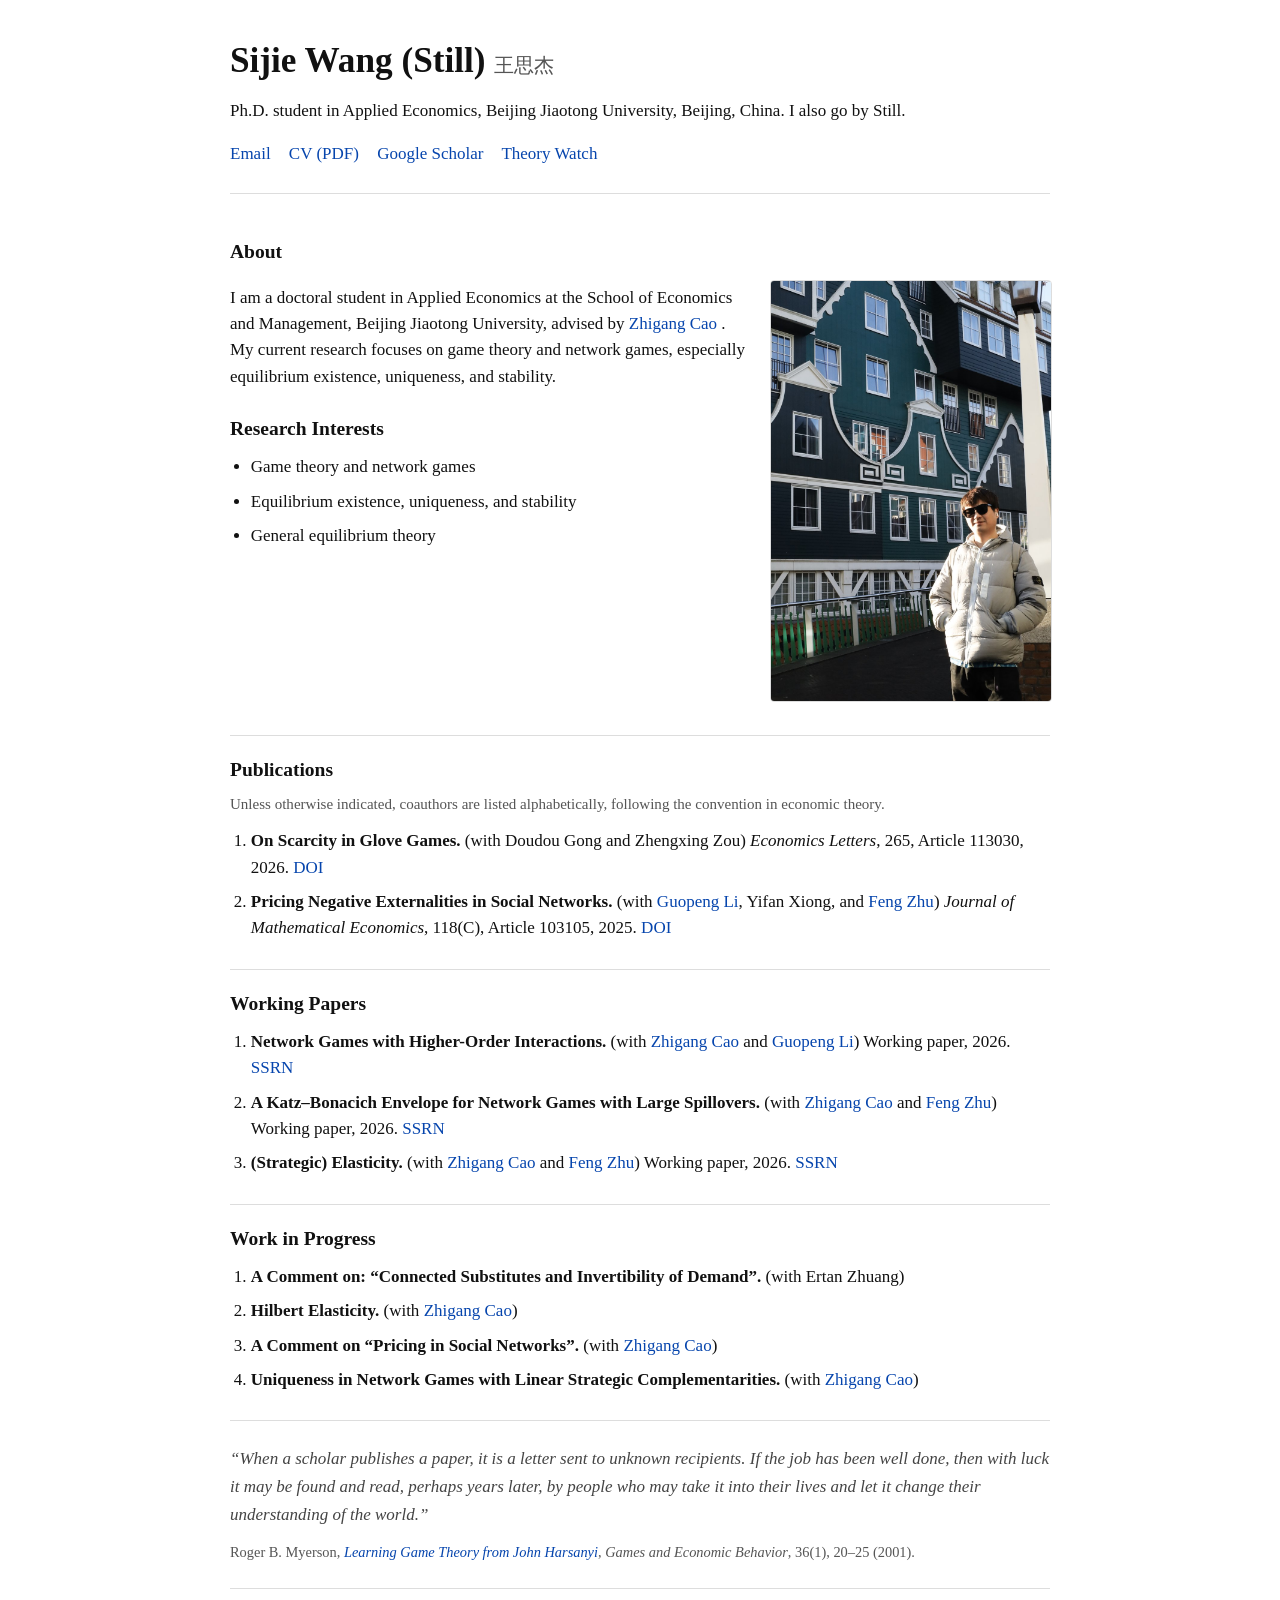
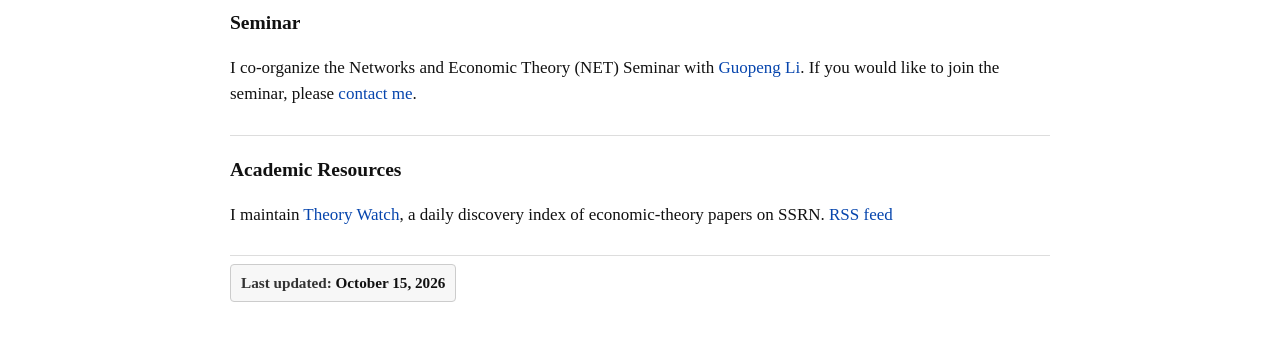
==== index.html @ 09094046 "Clarify Sijie Wang BJTU economics identity for search" ====
<!doctype html>
<html lang="en">
  <head>
    <meta charset="utf-8" />
    <meta name="viewport" content="width=device-width, initial-scale=1" />
    <title>Sijie Wang | Economics | Beijing Jiaotong University</title>
    <meta
      name="description"
      content="Sijie Wang (Still), Ph.D. student in Applied Economics at Beijing Jiaotong University (BJTU). Research in economic theory, game theory and network economics."
    />
    <meta
      name="keywords"
      content="Sijie Wang, Still Wang, 王思杰, BJTU, Beijing Jiaotong University, Jilin University, applied economics, game theory, network economics"
    />
    <link rel="canonical" href="https://econstill.github.io/" />
    <link rel="alternate" type="application/rss+xml" title="Theory Watch" href="theory-watch/feed.xml" />
    <meta property="og:type" content="profile" />
    <meta property="og:title" content="Sijie Wang | Economics | Beijing Jiaotong University" />
    <meta property="og:description" content="Sijie Wang (Still), Ph.D. student in Applied Economics at Beijing Jiaotong University (BJTU). Research in economic theory, game theory and network economics." />
    <meta property="og:url" content="https://econstill.github.io/" />
    <meta property="og:image" content="https://econstill.github.io/assets/profile-photo.jpg" />
    <script type="application/ld+json">
      {
        "@context": "https://schema.org",
        "@type": "ProfilePage",
        "@id": "https://econstill.github.io/#profile",
        "url": "https://econstill.github.io/",
        "name": "Sijie Wang | Economics | Beijing Jiaotong University",
        "mainEntity": {
          "@type": "Person",
          "@id": "https://econstill.github.io/#person",
          "name": "Sijie Wang",
          "givenName": "Sijie",
          "familyName": "Wang",
          "alternateName": ["Still", "\u738b\u601d\u6770"],
          "url": "https://econstill.github.io/",
          "image": "https://econstill.github.io/assets/profile-photo.jpg",
          "jobTitle": "Ph.D. student in Applied Economics",
          "affiliation": {
            "@type": "CollegeOrUniversity",
            "name": "Beijing Jiaotong University",
            "alternateName": "BJTU"
          },
          "knowsAbout": ["Economic theory", "Game theory", "Network games", "General equilibrium theory"],
          "sameAs": [
            "https://scholar.google.com/citations?user=mdoqJCQAAAAJ",
            "https://ideas.repec.org/f/psi1185.html"
          ]
        }
      }
    </script>
    <link rel="stylesheet" href="styles.css?v=20261015-research-layout" />
    <script defer src="script.js"></script>
  </head>
  <body>
    <main>
      <header>
        <h1>Sijie Wang (Still) <span lang="zh-CN">王思杰</span></h1>
        <p>
          Ph.D. student in Applied Economics, Beijing Jiaotong University, Beijing,
          China. I also go by Still.
        </p>
        <p class="links">
          <a href="mailto:stillwang@bjtu.edu.cn">Email</a>
          <a href="output/pdf/Sijie-Wang-CV.pdf" target="_blank" rel="noopener">CV (PDF)</a>
          <a href="https://scholar.google.com/citations?user=mdoqJCQAAAAJ&hl=en" target="_blank" rel="noopener">Google Scholar</a>
          <a href="theory-watch/">Theory Watch</a>
        </p>
      </header>

      <section>
        <h2>About</h2>
        <figure class="profile-photo">
          <img src="assets/profile-photo.jpg" alt="Sijie Wang" />
        </figure>
        <p>
          I am a doctoral student in Applied Economics at the School of Economics and
          Management, Beijing Jiaotong University, advised by
          <a href="https://scholar.google.com/citations?user=nbYlo7cAAAAJ&hl=en" target="_blank" rel="noopener">
            Zhigang Cao
          </a>.
          My current research focuses on game theory and network games, especially
          equilibrium existence, uniqueness, and stability.
        </p>
        <div class="research-interests">
          <h2>Research Interests</h2>
          <ul>
            <li>Game theory and network games</li>
            <li>Equilibrium existence, uniqueness, and stability</li>
            <li>General equilibrium theory</li>
          </ul>
        </div>
      </section>

      <section>
        <h2>Publications</h2>
        <p class="authorship-note">
          Unless otherwise indicated, coauthors are listed alphabetically, following the
          convention in economic theory.
        </p>
        <ol>
          <li>
            <strong>On Scarcity in Glove Games.</strong>
            (with Doudou Gong and Zhengxing Zou)
            <em>Economics Letters</em>, 265, Article 113030, 2026.
            <a href="https://doi.org/10.1016/j.econlet.2026.113030" target="_blank" rel="noopener">DOI</a>
          </li>
          <li>
            <strong>Pricing Negative Externalities in Social Networks.</strong>
            (with <a href="https://guopenglieco.github.io/" target="_blank" rel="noopener">Guopeng Li</a>,
            Yifan Xiong, and
            <a href="https://fengzhu-eco.github.io/" target="_blank" rel="noopener">Feng Zhu</a>)
            <em>Journal of Mathematical Economics</em>, 118(C), Article 103105, 2025.
            <a href="https://doi.org/10.1016/j.jmateco.2025.103105" target="_blank" rel="noopener">DOI</a>
          </li>
        </ol>
      </section>

      <section>
        <h2>Working Papers</h2>
        <ol>
          <li>
            <strong>Network Games with Higher-Order Interactions.</strong>
            (with <a href="https://scholar.google.com/citations?user=nbYlo7cAAAAJ&hl=en" target="_blank" rel="noopener">Zhigang Cao</a>
            and <a href="https://guopenglieco.github.io/" target="_blank" rel="noopener">Guopeng Li</a>)
            Working paper, 2026.
            <a href="https://papers.ssrn.com/sol3/papers.cfm?abstract_id=7445640" target="_blank" rel="noopener">SSRN</a>
          </li>
          <li>
            <strong>A Katz&ndash;Bonacich Envelope for Network Games with Large Spillovers.</strong>
            (with <a href="https://scholar.google.com/citations?user=nbYlo7cAAAAJ&hl=en" target="_blank" rel="noopener">Zhigang Cao</a>
            and <a href="https://fengzhu-eco.github.io/" target="_blank" rel="noopener">Feng Zhu</a>)
            Working paper, 2026.
            <a href="https://papers.ssrn.com/sol3/papers.cfm?abstract_id=7487222" target="_blank" rel="noopener">SSRN</a>
          </li>
          <li>
            <strong>(Strategic) Elasticity.</strong>
            (with <a href="https://scholar.google.com/citations?user=nbYlo7cAAAAJ&hl=en" target="_blank" rel="noopener">Zhigang Cao</a>
            and <a href="https://fengzhu-eco.github.io/" target="_blank" rel="noopener">Feng Zhu</a>)
            Working paper, 2026.
            <a href="https://papers.ssrn.com/sol3/papers.cfm?abstract_id=6522998" target="_blank" rel="noopener">SSRN</a>
          </li>
        </ol>
      </section>

      <section>
        <h2>Work in Progress</h2>
        <ol>
          <li>
            <strong>A Comment on: &ldquo;Connected Substitutes and Invertibility of Demand&rdquo;.</strong>
            (with Ertan Zhuang)
          </li>
          <li>
            <strong>Hilbert Elasticity.</strong>
            (with <a href="https://scholar.google.com/citations?user=nbYlo7cAAAAJ&hl=en" target="_blank" rel="noopener">Zhigang Cao</a>)
          </li>
          <li>
            <strong>A Comment on &ldquo;Pricing in Social Networks&rdquo;.</strong>
            (with <a href="https://scholar.google.com/citations?user=nbYlo7cAAAAJ&hl=en" target="_blank" rel="noopener">Zhigang Cao</a>)
          </li>
          <li>
            <strong>Uniqueness in Network Games with Linear Strategic Complementarities.</strong>
            (with <a href="https://scholar.google.com/citations?user=nbYlo7cAAAAJ&hl=en" target="_blank" rel="noopener">Zhigang Cao</a>)
          </li>
        </ol>
      </section>

      <figure class="research-quote" id="on-scholarship">
        <blockquote cite="https://doi.org/10.1006/game.2001.0868">
          <p>
            &ldquo;When a scholar publishes a paper, it is a letter sent to unknown
            recipients. If the job has been well done, then with luck it may be
            found and read, perhaps years later, by people who may take it into
            their lives and let it change their understanding of the world.&rdquo;
          </p>
        </blockquote>
        <figcaption>
          Roger B. Myerson,
          <cite><a href="https://doi.org/10.1006/game.2001.0868" target="_blank" rel="noopener">Learning Game Theory from John Harsanyi</a></cite>,
          <em>Games and Economic Behavior</em>, 36(1), 20&ndash;25 (2001).
        </figcaption>
      </figure>

      <section id="seminar">
        <h2>Seminar</h2>
        <p>
          I co-organize the
          Networks and Economic Theory (NET) Seminar with
          <a href="https://guopenglieco.github.io/" target="_blank" rel="noopener">Guopeng Li</a>.
          If you would like to join the seminar, please
          <a href="mailto:stillwang@bjtu.edu.cn">contact me</a>.
        </p>
      </section>

      <section>
        <h2>Academic Resources</h2>
        <p>
          I maintain <a href="theory-watch/">Theory Watch</a>, a daily discovery index
          of economic-theory papers on SSRN.
          <a href="theory-watch/feed.xml">RSS feed</a>
        </p>
      </section>

      <footer>
        <p class="last-updated">
          Last updated:
          <time data-last-updated datetime="2026-10-15">October 15, 2026</time>
        </p>
      </footer>
    </main>
  </body>
</html>
---- styles.css ----
body {
  margin: 0;
  background: #fff;
  color: #111;
  font-family: Georgia, "Times New Roman", Times, serif;
  font-size: 17px;
  line-height: 1.55;
}

main {
  max-width: 820px;
  margin: 0 auto;
  padding: 42px 24px;
}

header {
  border-bottom: 1px solid #ddd;
  margin-bottom: 24px;
  padding-bottom: 18px;
}

h1 {
  margin: 0 0 8px;
  font-size: 2.2rem;
  line-height: 1.1;
}

h1 span {
  color: #555;
  font-size: 1.25rem;
  font-weight: normal;
}

h2 {
  margin: 0 0 10px;
  font-size: 1.22rem;
}

.authorship-note {
  margin: -2px 0 12px;
  color: #555;
  font-size: 0.94rem;
}

.research-quote {
  margin: 0;
  padding: 24px 0;
  border-bottom: 1px solid #ddd;
}

.research-quote blockquote {
  margin: 0 0 12px;
  color: #444;
  font-style: italic;
  line-height: 1.65;
}

.research-quote p {
  margin: 0;
}

.research-quote figcaption {
  color: #555;
  font-size: 0.9rem;
}

section {
  border-bottom: 1px solid #ddd;
  padding: 19px 0;
}

section::after {
  clear: both;
  content: "";
  display: block;
}

p,
li {
  margin-bottom: 8px;
}

ul,
ol {
  margin: 0;
  padding-left: 1.3rem;
}

a {
  color: #0645ad;
  text-decoration: none;
}

a:hover,
a:focus {
  text-decoration: underline;
}

.links a {
  margin-right: 14px;
}

.last-updated {
  display: inline-block;
  margin: 8px 0 0;
  padding: 6px 10px;
  border: 1px solid #ccc;
  border-radius: 4px;
  background: #f7f7f7;
  color: #333;
  font-size: 0.95rem;
  font-weight: bold;
}

.last-updated time {
  color: #111;
}

.profile-photo {
  float: right;
  width: min(280px, 42%);
  margin: 2px 0 14px 24px;
}

.profile-photo img {
  display: block;
  width: 100%;
  height: auto;
  border: 1px solid #ddd;
  border-radius: 4px;
}

.research-interests {
  display: flow-root;
  margin-top: 24px;
}

@media (max-width: 640px) {
  body {
    font-size: 16px;
  }

  main {
    padding: 28px 18px;
  }

  .profile-photo {
    float: none;
    width: 100%;
    margin: 0 0 14px;
  }
}
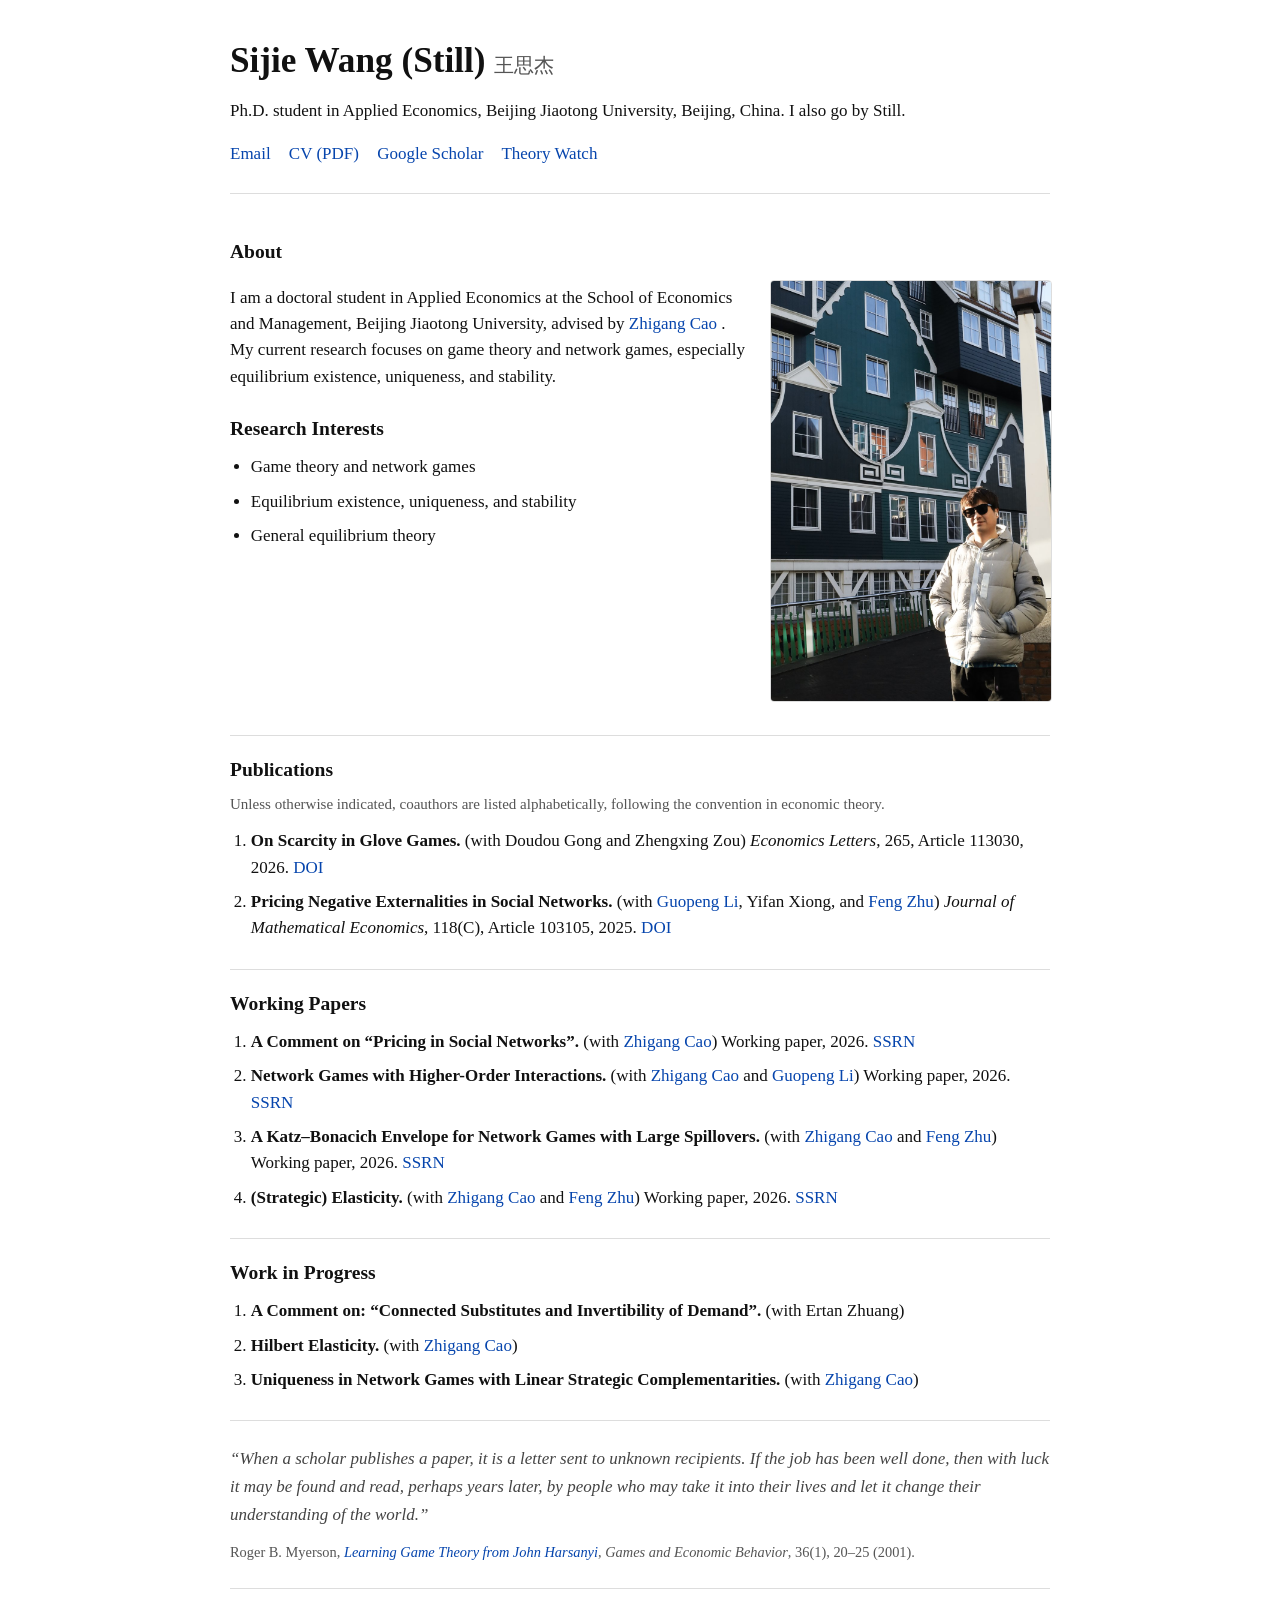
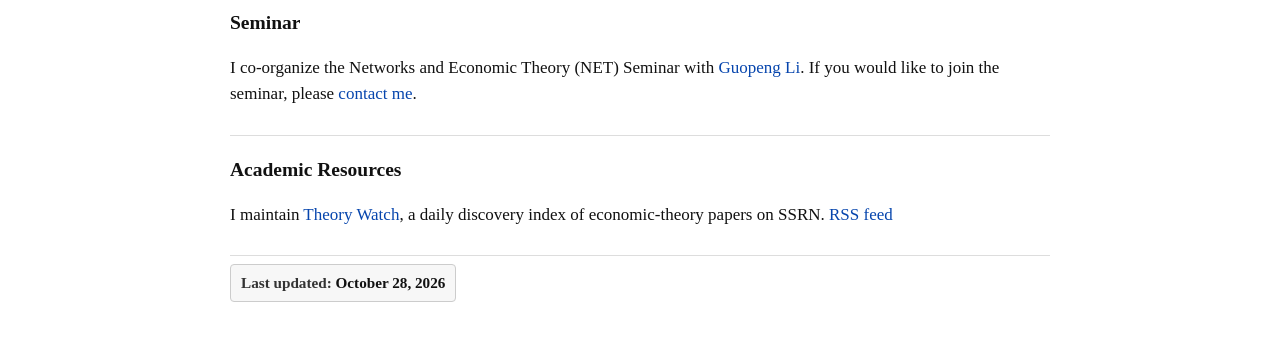
==== commit 0daafcbb: "Move Pricing in Social Networks comment to working papers with SSRN link" ====
--- a/index.html
+++ b/index.html
@@ -120,6 +120,12 @@
         <h2>Working Papers</h2>
         <ol>
           <li>
+            <strong>A Comment on &ldquo;Pricing in Social Networks&rdquo;.</strong>
+            (with <a href="https://scholar.google.com/citations?user=nbYlo7cAAAAJ&hl=en" target="_blank" rel="noopener">Zhigang Cao</a>)
+            Working paper, 2026.
+            <a href="https://papers.ssrn.com/sol3/papers.cfm?abstract_id=7679178" target="_blank" rel="noopener">SSRN</a>
+          </li>
+          <li>
             <strong>Network Games with Higher-Order Interactions.</strong>
             (with <a href="https://scholar.google.com/citations?user=nbYlo7cAAAAJ&hl=en" target="_blank" rel="noopener">Zhigang Cao</a>
             and <a href="https://guopenglieco.github.io/" target="_blank" rel="noopener">Guopeng Li</a>)
@@ -152,10 +158,6 @@
           </li>
           <li>
             <strong>Hilbert Elasticity.</strong>
-            (with <a href="https://scholar.google.com/citations?user=nbYlo7cAAAAJ&hl=en" target="_blank" rel="noopener">Zhigang Cao</a>)
-          </li>
-          <li>
-            <strong>A Comment on &ldquo;Pricing in Social Networks&rdquo;.</strong>
             (with <a href="https://scholar.google.com/citations?user=nbYlo7cAAAAJ&hl=en" target="_blank" rel="noopener">Zhigang Cao</a>)
           </li>
           <li>
@@ -204,7 +206,7 @@
       <footer>
         <p class="last-updated">
           Last updated:
-          <time data-last-updated datetime="2026-10-15">October 15, 2026</time>
+          <time data-last-updated datetime="2026-10-28">October 28, 2026</time>
         </p>
       </footer>
     </main>
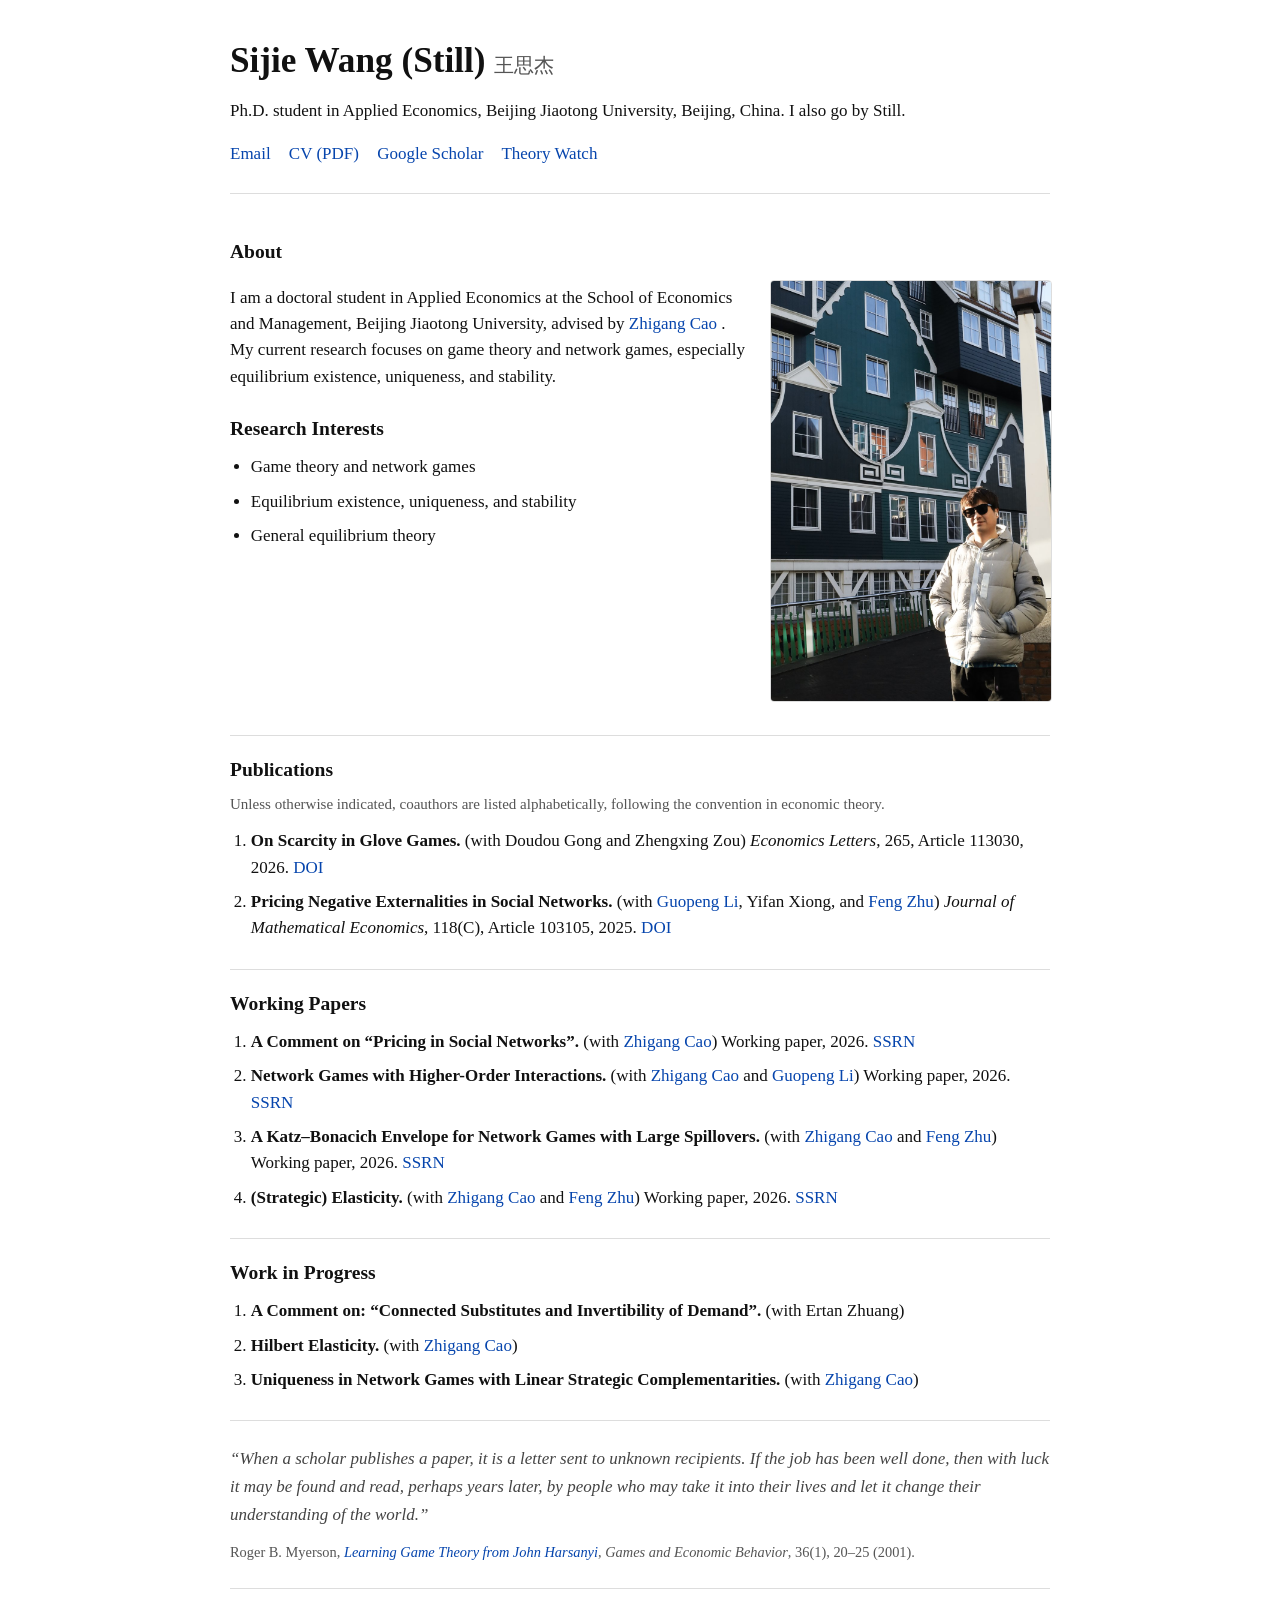
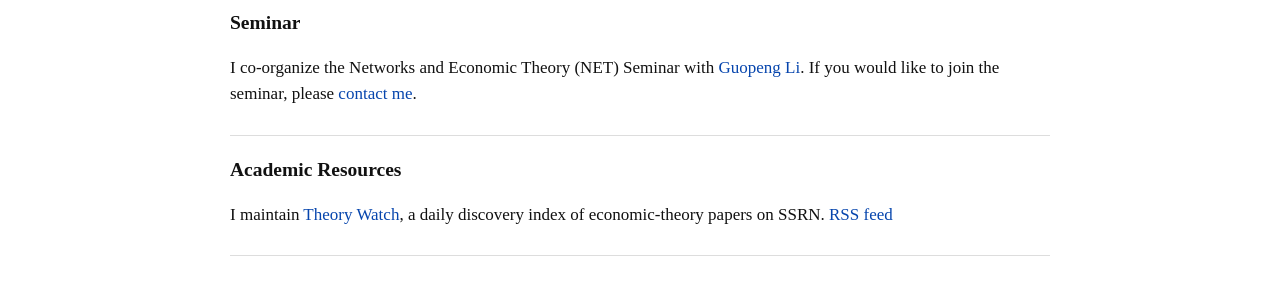
==== commit 81816c0c: "Hide the homepage last-updated display" ====
--- a/index.html
+++ b/index.html
@@ -203,7 +203,7 @@
         </p>
       </section>
 
-      <footer>
+      <footer hidden>
         <p class="last-updated">
           Last updated:
           <time data-last-updated datetime="2026-10-28">October 28, 2026</time>
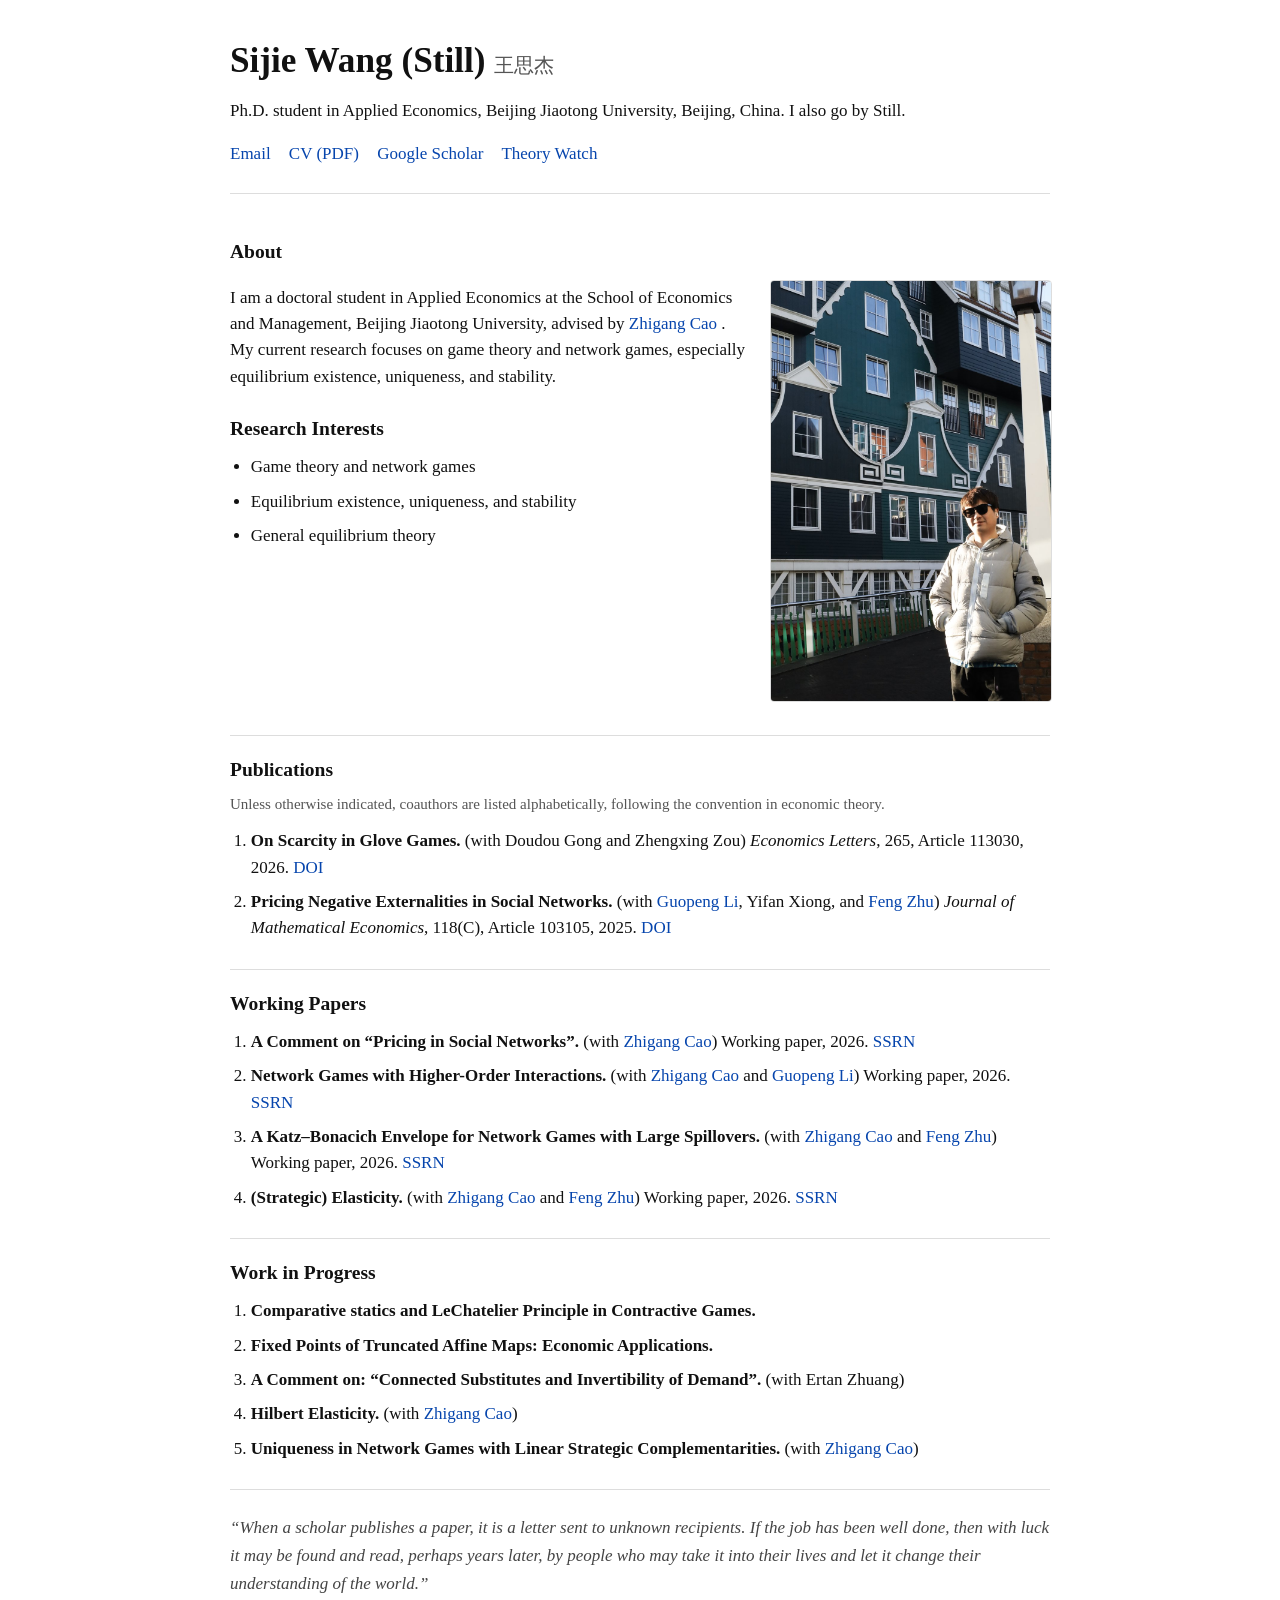
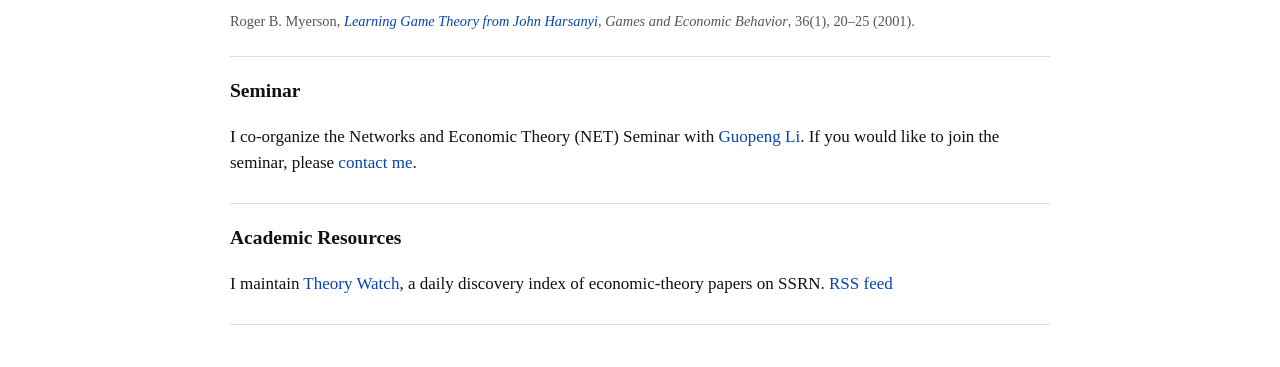
==== commit b402aa1d: "Add two Work in Progress papers to the homepage" ====
--- a/index.html
+++ b/index.html
@@ -152,6 +152,12 @@
       <section>
         <h2>Work in Progress</h2>
         <ol>
+          <li>
+            <strong>Comparative statics and LeChatelier Principle in Contractive Games.</strong>
+          </li>
+          <li>
+            <strong>Fixed Points of Truncated Affine Maps: Economic Applications.</strong>
+          </li>
           <li>
             <strong>A Comment on: &ldquo;Connected Substitutes and Invertibility of Demand&rdquo;.</strong>
             (with Ertan Zhuang)
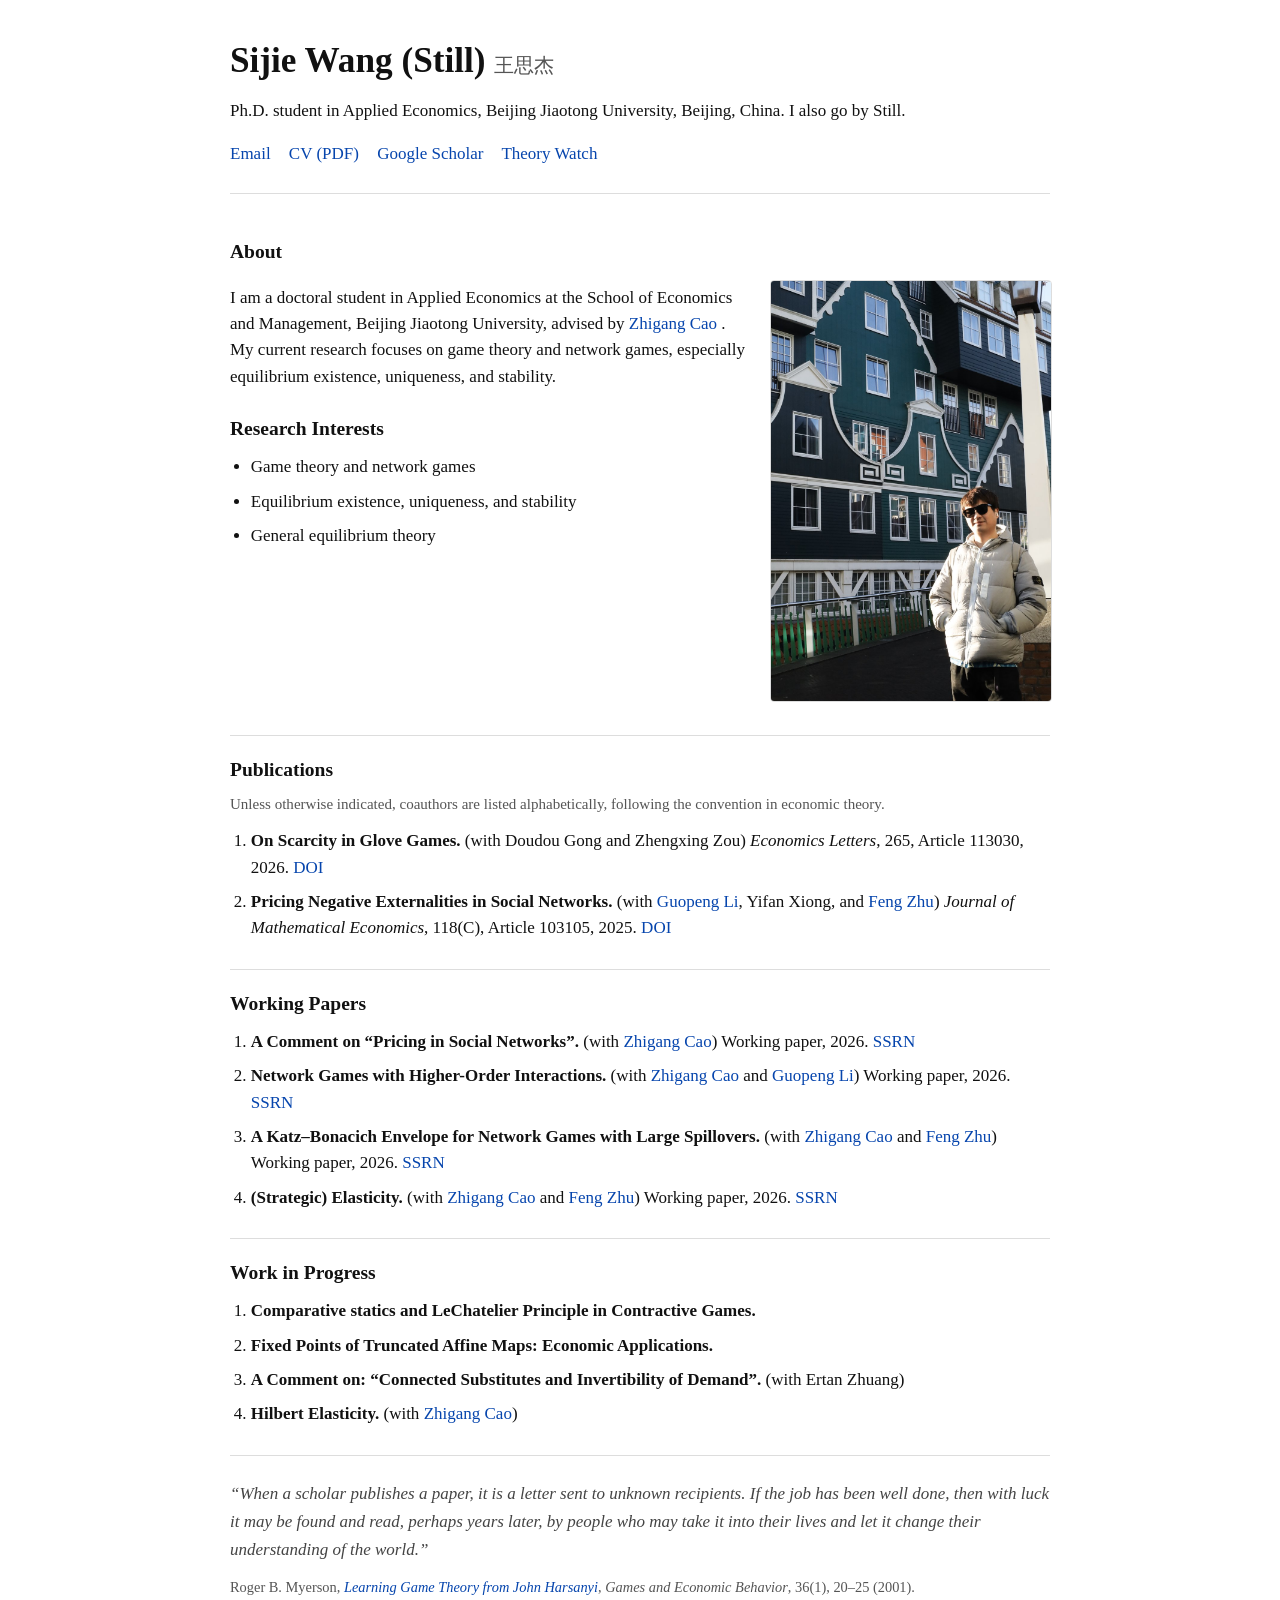
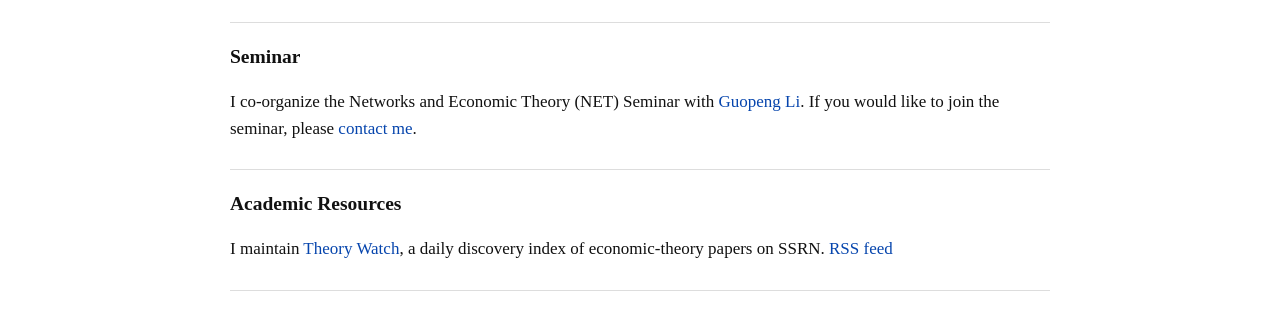
==== commit 78325b0d: "Remove superseded uniqueness project from homepage and CV" ====
--- a/index.html
+++ b/index.html
@@ -62,7 +62,7 @@
         </p>
         <p class="links">
           <a href="mailto:stillwang@bjtu.edu.cn">Email</a>
-          <a href="output/pdf/Sijie-Wang-CV.pdf" target="_blank" rel="noopener">CV (PDF)</a>
+          <a href="output/pdf/Sijie-Wang-CV.pdf?v=20261109" target="_blank" rel="noopener">CV (PDF)</a>
           <a href="https://scholar.google.com/citations?user=mdoqJCQAAAAJ&hl=en" target="_blank" rel="noopener">Google Scholar</a>
           <a href="theory-watch/">Theory Watch</a>
         </p>
@@ -164,10 +164,6 @@
           </li>
           <li>
             <strong>Hilbert Elasticity.</strong>
-            (with <a href="https://scholar.google.com/citations?user=nbYlo7cAAAAJ&hl=en" target="_blank" rel="noopener">Zhigang Cao</a>)
-          </li>
-          <li>
-            <strong>Uniqueness in Network Games with Linear Strategic Complementarities.</strong>
             (with <a href="https://scholar.google.com/citations?user=nbYlo7cAAAAJ&hl=en" target="_blank" rel="noopener">Zhigang Cao</a>)
           </li>
         </ol>
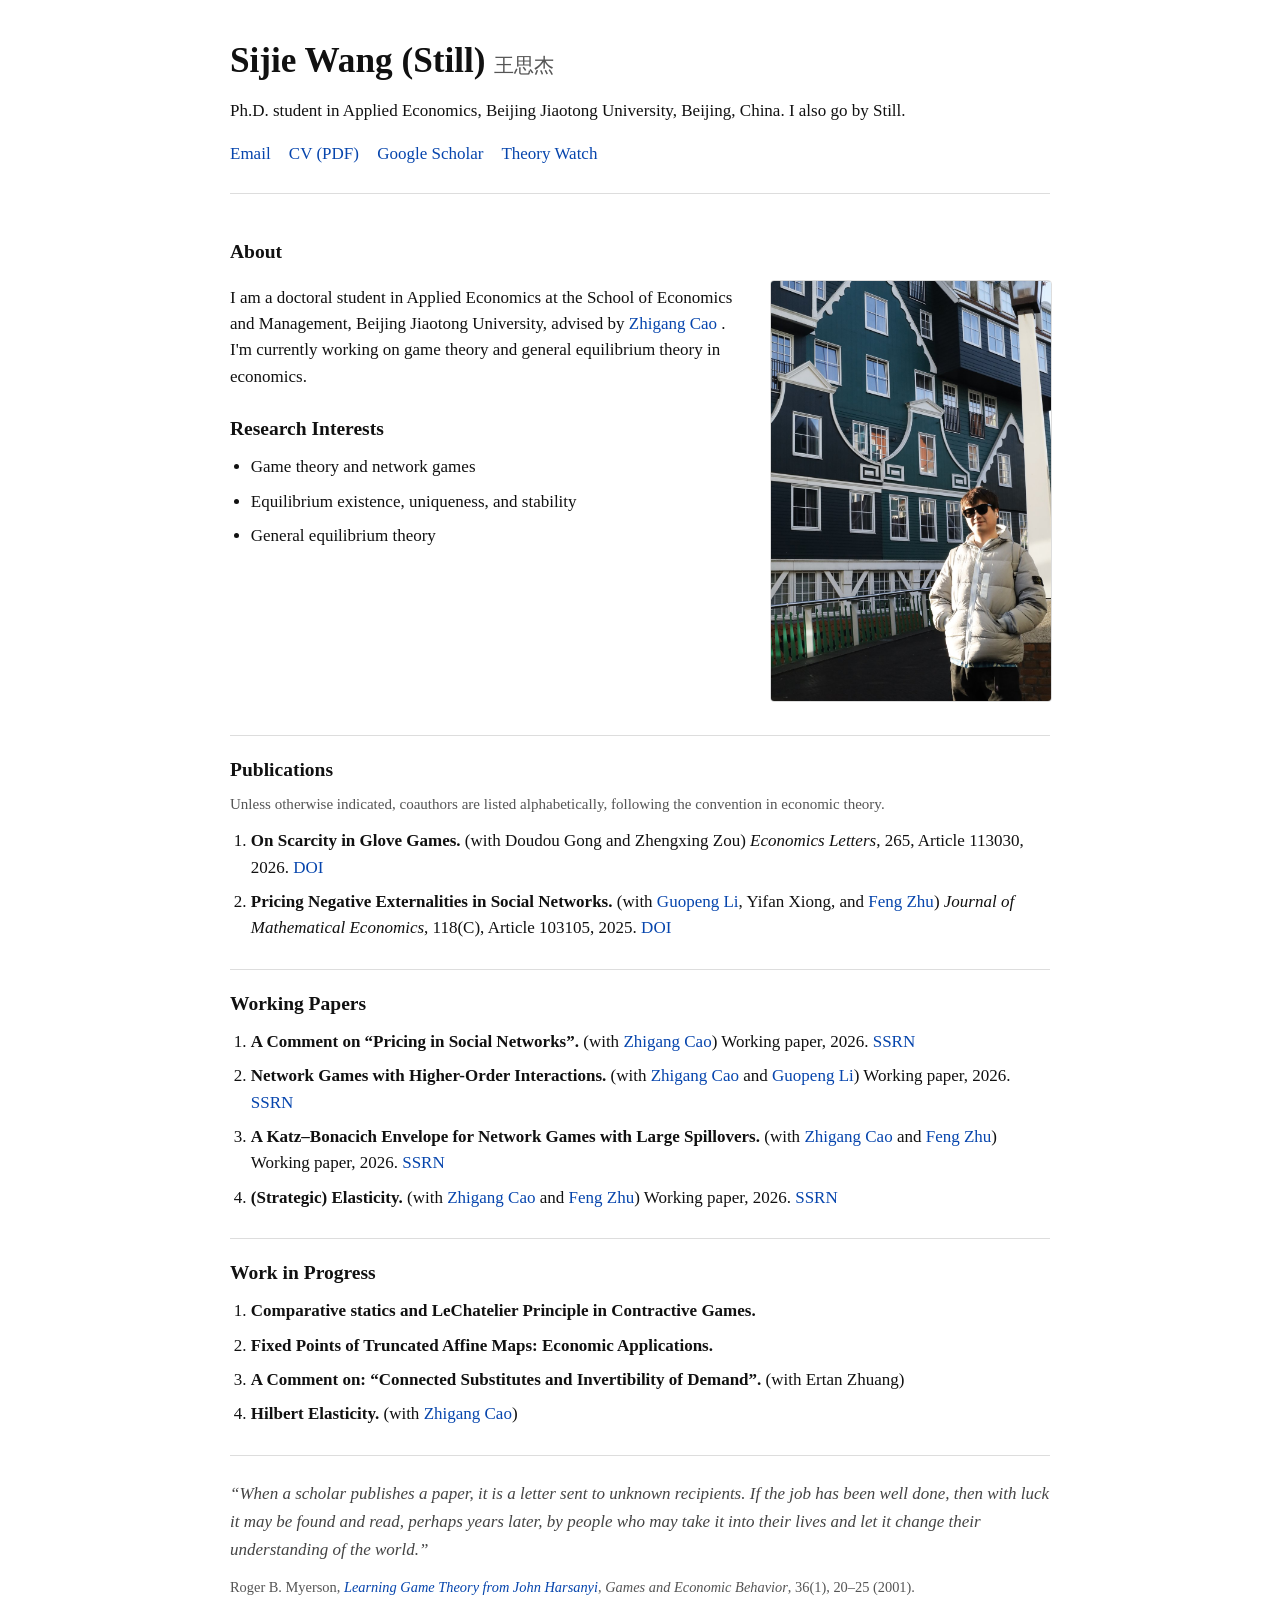
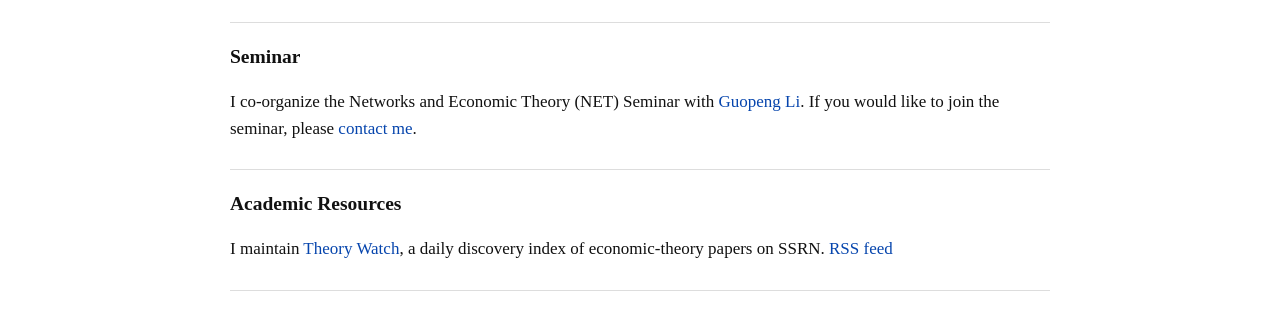
==== commit 6fa64cc0: "Update homepage research focus sentence" ====
--- a/index.html
+++ b/index.html
@@ -79,8 +79,8 @@
           <a href="https://scholar.google.com/citations?user=nbYlo7cAAAAJ&hl=en" target="_blank" rel="noopener">
             Zhigang Cao
           </a>.
-          My current research focuses on game theory and network games, especially
-          equilibrium existence, uniqueness, and stability.
+          I'm currently working on game theory and general equilibrium theory in
+          economics.
         </p>
         <div class="research-interests">
           <h2>Research Interests</h2>
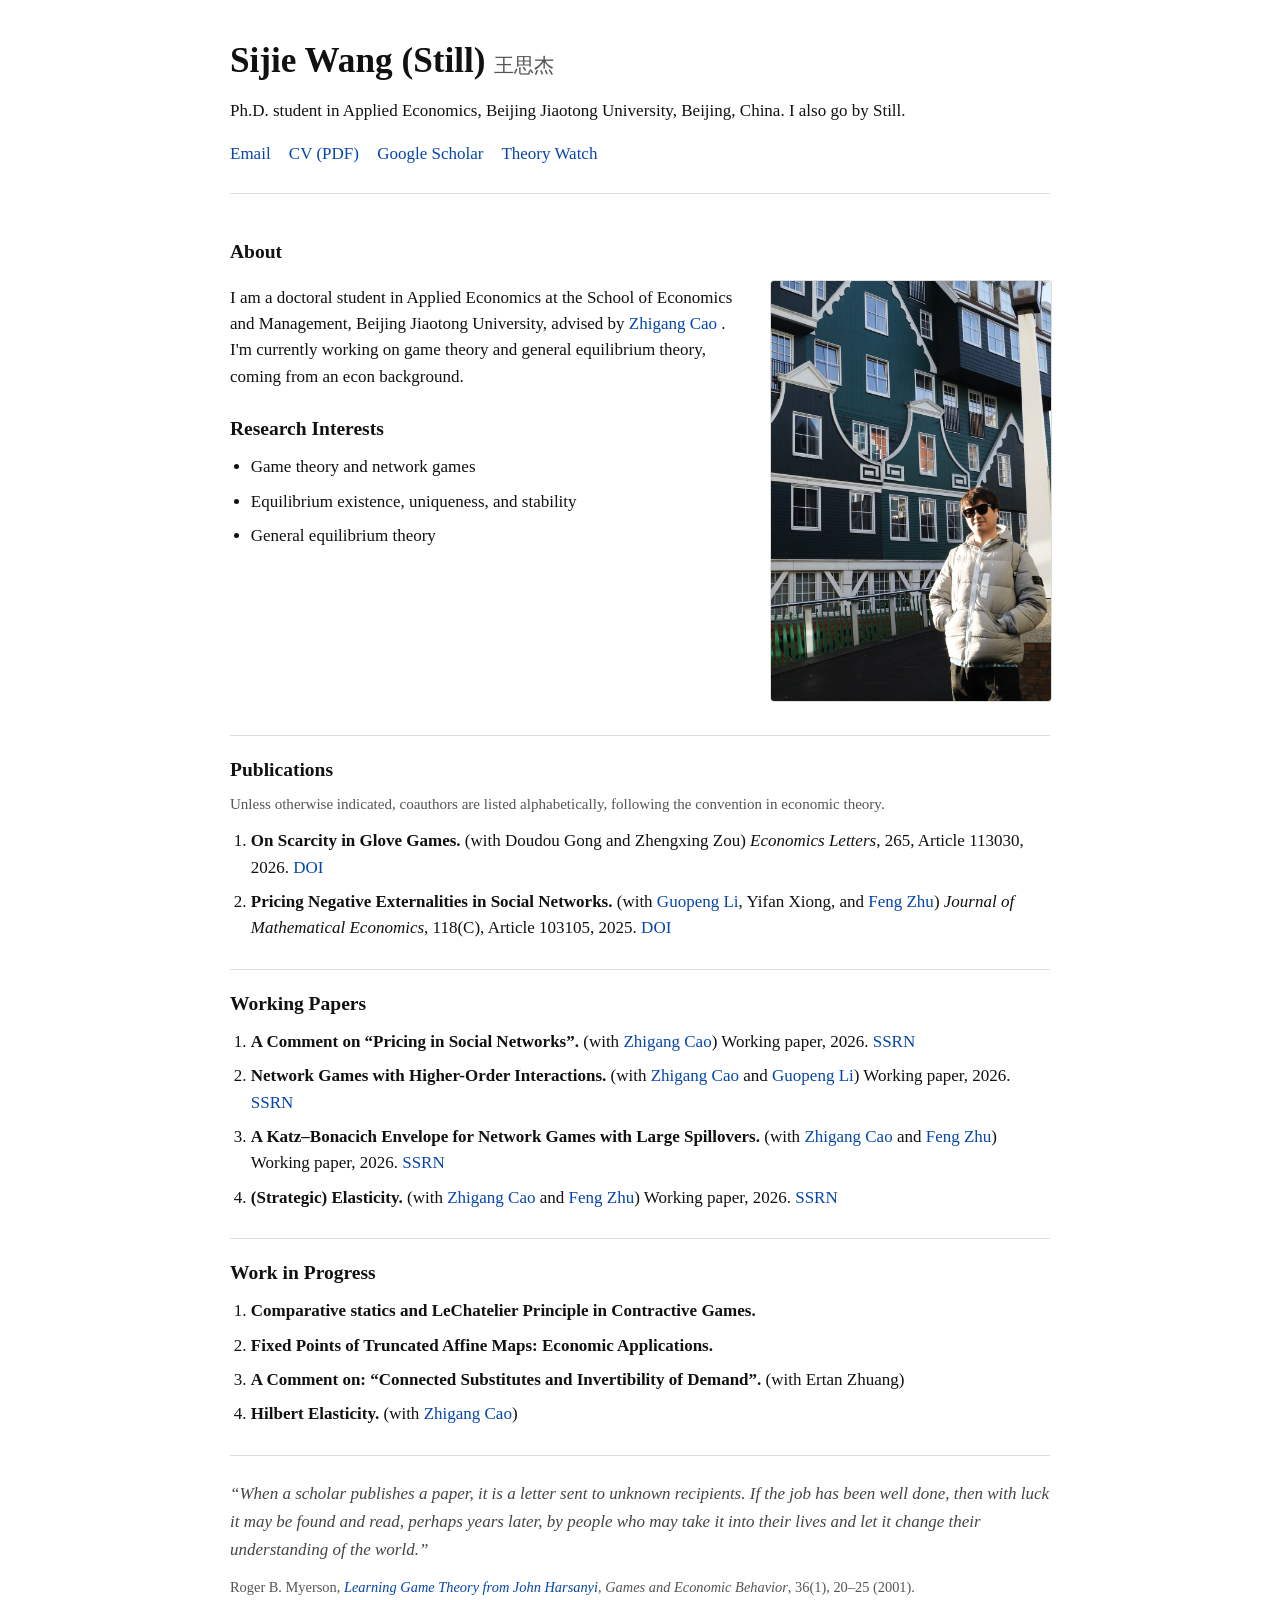
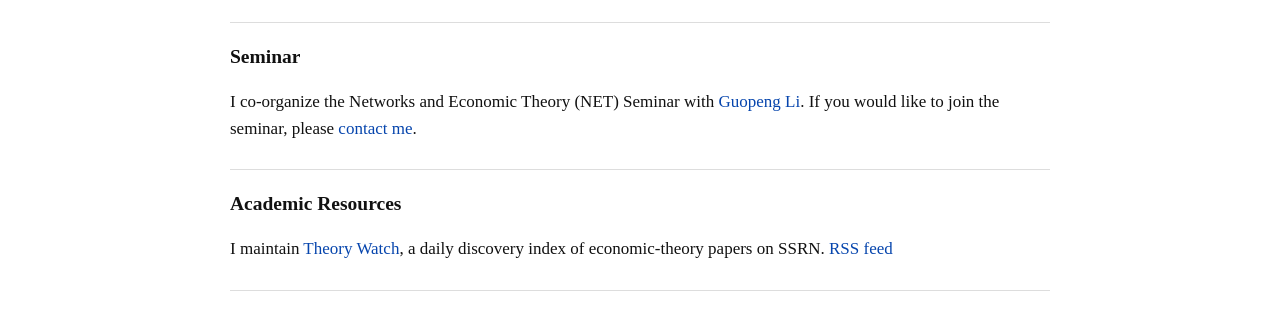
==== commit 079a004e: "Use approved casual econ-background wording on homepage" ====
--- a/index.html
+++ b/index.html
@@ -79,8 +79,8 @@
           <a href="https://scholar.google.com/citations?user=nbYlo7cAAAAJ&hl=en" target="_blank" rel="noopener">
             Zhigang Cao
           </a>.
-          I'm currently working on game theory and general equilibrium theory in
-          economics.
+          I'm currently working on game theory and general equilibrium theory,
+          coming from an econ background.
         </p>
         <div class="research-interests">
           <h2>Research Interests</h2>
